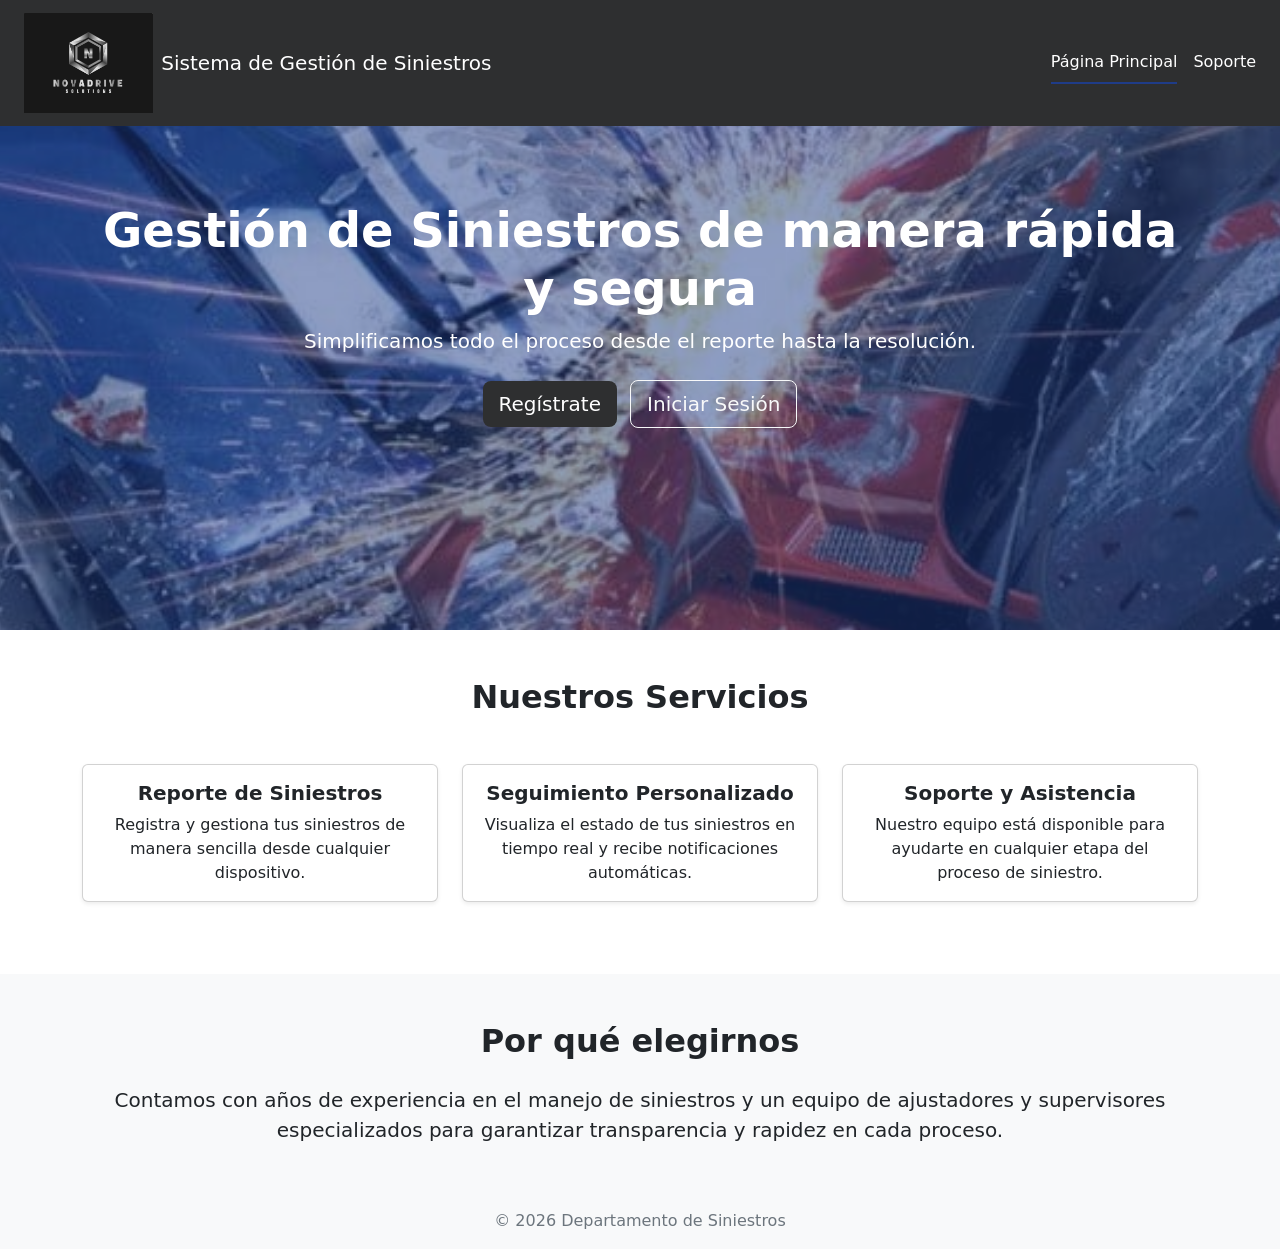
==== Index.html @ a6dec10f "El proyecto se subió correctamente a github" ====
<!DOCTYPE html>
<html lang="es">
<head>
  <meta charset="UTF-8">
  <meta name="viewport" content="width=device-width, initial-scale=1">
  <title>Bienvenido - Sistema de Gestión de Siniestros</title>

  <link rel="stylesheet" href="public/css/bootstrap.min.css">
  <link rel="stylesheet" href="styleInicioSesion.css">

</head>
<body>

<!-- NAVBAR -->
<header>
  <nav class="navbar navbar-expand-lg navbar-dark bg-corporate-dark fixed-top px-4">
    <a class="navbar-brand d-flex align-items-center" href="index.html">
        <img src="Img/Logo.png" alt="Logo Empresa" height="100" class="me-2">
        <span>Sistema de Gestión de Siniestros</span>
    </a>
    
    <div class="ms-auto d-flex align-items-center">
        <a href="index.html" class="nav-link-flat active">Página Principal</a>
        <a href="Soporte.html" class="nav-link-flat">Soporte</a>
    </div>
    </nav>
</header>

<!-- HERO PARALLAX -->
<section class="hero-parallax">
  <div class="container">
    <h1 class="display-5 fw-bold">Gestión de Siniestros de manera rápida y segura</h1>
    <p class="lead mb-4">Simplificamos todo el proceso desde el reporte hasta la resolución.</p>
    <a href="Registro.html" class="btn btn-corporate btn-lg me-2">Regístrate</a>
    <a href="InicioSesion.html" class="btn btn-outline-light btn-lg">Iniciar Sesión</a>
  </div>
</section>

<!-- SECCIÓN DE SERVICIOS -->
<section class="py-5">
  <div class="container">
    <h2 class="text-center section-title">Nuestros Servicios</h2>
    <div class="row text-center">
      <div class="col-md-4 mb-4">
        <div class="card h-100 shadow-sm card-service">
          <div class="card-body">
            <h5 class="card-title fw-bold">Reporte de Siniestros</h5>
            <p class="card-text">Registra y gestiona tus siniestros de manera sencilla desde cualquier dispositivo.</p>
          </div>
        </div>
      </div>
      <div class="col-md-4 mb-4">
        <div class="card h-100 shadow-sm card-service">
          <div class="card-body">
            <h5 class="card-title fw-bold">Seguimiento Personalizado</h5>
            <p class="card-text">Visualiza el estado de tus siniestros en tiempo real y recibe notificaciones automáticas.</p>
          </div>
        </div>
      </div>
      <div class="col-md-4 mb-4">
        <div class="card h-100 shadow-sm card-service">
          <div class="card-body">
            <h5 class="card-title fw-bold">Soporte y Asistencia</h5>
            <p class="card-text">Nuestro equipo está disponible para ayudarte en cualquier etapa del proceso de siniestro.</p>
          </div>
        </div>
      </div>
    </div>
  </div>
</section>

<!-- SECCIÓN DE CONFIANZA -->
<section class="bg-light py-5">
  <div class="container text-center">
    <h2 class="fw-bold mb-4">Por qué elegirnos</h2>
    <p class="lead mb-0">Contamos con años de experiencia en el manejo de siniestros y un equipo de ajustadores y supervisores especializados para garantizar transparencia y rapidez en cada proceso.</p>
  </div>
</section>

<!-- FOOTER -->
<footer class="text-center">
  © 2026 Departamento de Siniestros
</footer>

<script src="public/js/bootstrap.bundle.min.js"></script>
</body>
</html>
---- styleInicioSesion.css ----
/* Fondo general */
.bg-corporate {
  background-color: #f4f6f9;
}

/* Navbar oscuro corporativo */
.bg-corporate-dark {
  background-color: #2e2f30;
}

/* Tarjeta principal */
.corporate-card {
  width: 100%;
  max-width: 420px;
  border-radius: 6px;
  border: 1px solid #dee2e6;
}

.corporate-card-register {
  width: 100%;
  max-width: 720px;
  border-radius: 8px;
  border: 1px solid #e3e6f0;
  box-shadow: 0 4px 12px rgba(0, 0, 0, 0.05);
}

/* Botón principal */
.btn-corporate {
  background-color: #2e2f30;
  color: #fff;
  border: none;
}

.btn-corporate:hover {
  background-color: #162d66;
  color: #fff;
}

/* Inputs */
.form-control:focus {
  border-color: #1f3c88;
  box-shadow: 0 0 0 0.15rem rgba(31, 60, 136, 0.25);
}

/* Navbar links planos integrados al menú */
.navbar .nav-link-flat {
  color: #fff; /* texto blanco */
  text-decoration: none;
  margin-left: 1rem;
  padding: 0.5rem 0; /* solo padding vertical para que se vea alineado */
  font-weight: 500;
  transition: color 0.2s, border-bottom 0.2s;
  border-bottom: 2px solid transparent; /* efecto de subrayado */
}

.navbar .nav-link-flat:hover {
  color: #f0f0f0;
  border-bottom: 2px solid #fff; /* subrayado al hover */
}

.navbar .nav-link-flat.active {
  color: #fff;
  border-bottom: 2px solid #1f3c88; /* subrayado activo azul corporativo */
}


/*INDEX.HTML*/
/* Hero parallax */
.hero-parallax {
  background-image: url('Img/siniestro.jpg');
  background-attachment: fixed;
  background-position: center;
  background-repeat: no-repeat;
  background-size: cover;
  min-height: 70vh;
  display: flex;
  align-items: center;
  justify-content: center;
}
.hero-parallax {
  background-image: url('Img/siniestro.jpg');
  background-attachment: fixed;
  background-position: center;
  background-repeat: no-repeat;
  background-size: cover;
  min-height: 70vh;
  display: flex;
  align-items: center;
  justify-content: center;
  position: relative;
  color: #fff;
  text-align: center;
}

/* Overlay semi-transparente para mejorar legibilidad */
.hero-parallax::before {
  content: '';
  position: absolute;
  top: 0;
  left: 0;
  width: 100%;
  height: 100%;
  background-color: rgba(31, 60, 136, 0.5); /* azul corporativo */
  z-index: 1;
}

.hero-parallax .container {
  position: relative;
  z-index: 2;
}

/* Secciones */
.section-title {
  font-weight: 700;
  margin-bottom: 3rem;
}

.card-service {
  transition: transform 0.3s;
}

.card-service:hover {
  transform: translateY(-5px);
}

/* Footer */
footer {
  background-color: #f8f9fa;
  padding: 1rem 0;
  color: #6c757d;
}

/*SOPORTE*/
.support-header {
      padding: 4rem 2rem;
      background-image: url('Img/Callcenter.jpg');
      background-attachment: fixed;
      background-size: cover;
      background-position: center;
      color: #fff;
      text-shadow: 1px 1px 2px rgba(0,0,0,0.5);
      text-align: center;
      margin-bottom: 2rem;
      border-radius: 6px;
    }

    .support-card {
      border-radius: 6px;
      border: 1px solid #dee2e6;
      box-shadow: 0 2px 6px rgba(0,0,0,0.1);
      padding: 1.5rem;
      margin-bottom: 1.5rem;
      background-color: #fff;
    }

/*BUSQUEDA*/
 .search-bar {
      max-width: 600px;
      margin: 2rem auto 1rem auto;
      display: flex;
      gap: 0.5rem;
    }
    .card-siniestro {
      margin-bottom: 1rem;
      border-radius: 6px;
      box-shadow: 0 2px 6px rgba(0,0,0,0.1);
    }
    .no-results {
      text-align: center;
      margin-top: 2rem;
      color: #6c757d;
    }
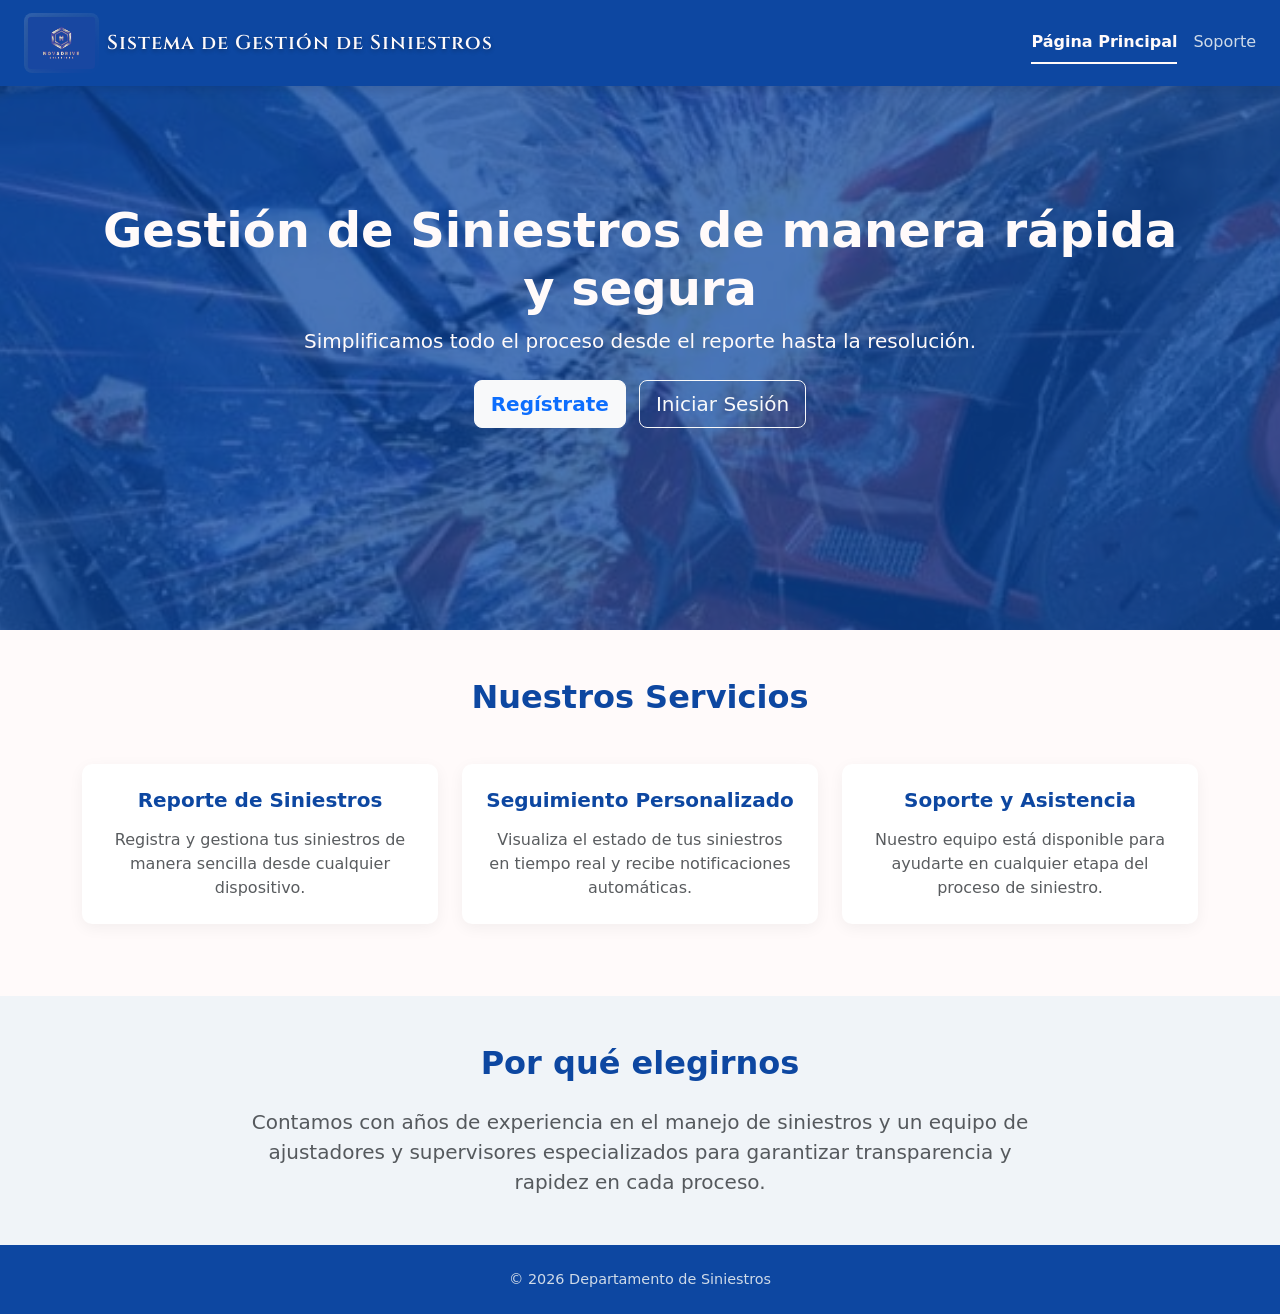
==== commit 29a8f199: "cambios en el css" ====
--- a/Index.html
+++ b/Index.html
@@ -4,10 +4,8 @@
   <meta charset="UTF-8">
   <meta name="viewport" content="width=device-width, initial-scale=1">
   <title>Bienvenido - Sistema de Gestión de Siniestros</title>
-
   <link rel="stylesheet" href="public/css/bootstrap.min.css">
   <link rel="stylesheet" href="styleInicioSesion.css">
-
 </head>
 <body>
 
@@ -15,7 +13,7 @@
 <header>
   <nav class="navbar navbar-expand-lg navbar-dark bg-corporate-dark fixed-top px-4">
     <a class="navbar-brand d-flex align-items-center" href="index.html">
-        <img src="Img/Logo.png" alt="Logo Empresa" height="100" class="me-2">
+        <img src="Img/Logo.png" alt="Logo Empresa" height="60" class="me-2"> <!-- Ajusté altura visual -->
         <span>Sistema de Gestión de Siniestros</span>
     </a>
     
@@ -31,7 +29,7 @@
   <div class="container">
     <h1 class="display-5 fw-bold">Gestión de Siniestros de manera rápida y segura</h1>
     <p class="lead mb-4">Simplificamos todo el proceso desde el reporte hasta la resolución.</p>
-    <a href="Registro.html" class="btn btn-corporate btn-lg me-2">Regístrate</a>
+    <a href="Registro.html" class="btn btn-light btn-lg me-2 fw-bold text-primary">Regístrate</a>
     <a href="InicioSesion.html" class="btn btn-outline-light btn-lg">Iniciar Sesión</a>
   </div>
 </section>
@@ -42,26 +40,26 @@
     <h2 class="text-center section-title">Nuestros Servicios</h2>
     <div class="row text-center">
       <div class="col-md-4 mb-4">
-        <div class="card h-100 shadow-sm card-service">
-          <div class="card-body">
-            <h5 class="card-title fw-bold">Reporte de Siniestros</h5>
-            <p class="card-text">Registra y gestiona tus siniestros de manera sencilla desde cualquier dispositivo.</p>
+        <div class="card h-100 card-service">
+          <div class="card-body p-4">
+            <h5 class="card-title fw-bold mb-3">Reporte de Siniestros</h5>
+            <p class="card-text text-muted">Registra y gestiona tus siniestros de manera sencilla desde cualquier dispositivo.</p>
           </div>
         </div>
       </div>
       <div class="col-md-4 mb-4">
-        <div class="card h-100 shadow-sm card-service">
-          <div class="card-body">
-            <h5 class="card-title fw-bold">Seguimiento Personalizado</h5>
-            <p class="card-text">Visualiza el estado de tus siniestros en tiempo real y recibe notificaciones automáticas.</p>
+        <div class="card h-100 card-service">
+          <div class="card-body p-4">
+            <h5 class="card-title fw-bold mb-3">Seguimiento Personalizado</h5>
+            <p class="card-text text-muted">Visualiza el estado de tus siniestros en tiempo real y recibe notificaciones automáticas.</p>
           </div>
         </div>
       </div>
       <div class="col-md-4 mb-4">
-        <div class="card h-100 shadow-sm card-service">
-          <div class="card-body">
-            <h5 class="card-title fw-bold">Soporte y Asistencia</h5>
-            <p class="card-text">Nuestro equipo está disponible para ayudarte en cualquier etapa del proceso de siniestro.</p>
+        <div class="card h-100 card-service">
+          <div class="card-body p-4">
+            <h5 class="card-title fw-bold mb-3">Soporte y Asistencia</h5>
+            <p class="card-text text-muted">Nuestro equipo está disponible para ayudarte en cualquier etapa del proceso de siniestro.</p>
           </div>
         </div>
       </div>
@@ -70,10 +68,10 @@
 </section>
 
 <!-- SECCIÓN DE CONFIANZA -->
-<section class="bg-light py-5">
+<section class="py-5" style="background-color: #f0f4f8;">
   <div class="container text-center">
-    <h2 class="fw-bold mb-4">Por qué elegirnos</h2>
-    <p class="lead mb-0">Contamos con años de experiencia en el manejo de siniestros y un equipo de ajustadores y supervisores especializados para garantizar transparencia y rapidez en cada proceso.</p>
+    <h2 class="fw-bold mb-4" style="color: #0D47A1;">Por qué elegirnos</h2>
+    <p class="lead mb-0 text-muted" style="max-width: 800px; margin: 0 auto;">Contamos con años de experiencia en el manejo de siniestros y un equipo de ajustadores y supervisores especializados para garantizar transparencia y rapidez en cada proceso.</p>
   </div>
 </section>
 
--- a/styleInicioSesion.css
+++ b/styleInicioSesion.css
@@ -1,70 +1,126 @@
+/* Importación de fuente elegante únicamente para la marca */
+@import url('https://fonts.googleapis.com/css2?family=Cinzel:wght@500;600;700&display=swap');
+
+/* ========================================= */
+/* CSS GENERAL Y DE INICIO - PALETA RENOVADA */
+/* ========================================= */
+
 /* Fondo general */
 .bg-corporate {
-  background-color: #f4f6f9;
+  background-color: #FFFAFA; /* Color principal */
 }
 
 /* Navbar oscuro corporativo */
 .bg-corporate-dark {
-  background-color: #2e2f30;
+  background-color: #0D47A1; /* Color secundario */
+  box-shadow: 0 4px 10px rgba(0, 0, 0, 0.1); /* Sombreado sutil */
+}
+
+/* Marca e Integración de Logo con Degradado */
+.navbar-brand img {
+  border-radius: 8px;
+  background: linear-gradient(135deg, rgba(255, 255, 255, 0.15) 0%, rgba(13, 71, 161, 0) 100%);
+  padding: 4px;
+  mix-blend-mode: lighten; /* Hace invisible el recuadro negro del logo sobre el azul */
+  transition: all 0.3s ease;
+  filter: drop-shadow(0 2px 4px rgba(0, 0, 0, 0.2));
+}
+
+.navbar-brand img:hover {
+  background: linear-gradient(135deg, rgba(255, 255, 255, 0.25) 0%, rgba(13, 71, 161, 0.2) 100%);
+}
+
+/* Tipografía elegante exclusiva para el nombre de la empresa */
+.navbar-brand span {
+  font-family: 'Cinzel', Georgia, 'Times New Roman', serif;
+  font-size: 1.25rem;
+  font-weight: 600;
+  letter-spacing: 1px;
+  color: #FFFAFA;
+  text-shadow: 0 2px 4px rgba(0, 0, 0, 0.3);
 }
 
 /* Tarjeta principal */
 .corporate-card {
   width: 100%;
   max-width: 420px;
-  border-radius: 6px;
-  border: 1px solid #dee2e6;
+  border-radius: 10px;
+  border: none;
+  background-color: #ffffff;
+  box-shadow: 0 8px 24px rgba(0, 0, 0, 0.08); /* Sombreado mejorado */
 }
 
 .corporate-card-register {
   width: 100%;
   max-width: 720px;
-  border-radius: 8px;
-  border: 1px solid #e3e6f0;
-  box-shadow: 0 4px 12px rgba(0, 0, 0, 0.05);
+  border-radius: 10px;
+  border: none;
+  background-color: #ffffff;
+  box-shadow: 0 8px 24px rgba(0, 0, 0, 0.08);
 }
 
 /* Botón principal */
 .btn-corporate {
-  background-color: #2e2f30;
-  color: #fff;
-  border: none;
+  background-color: #0D47A1; /* Color secundario */
+  color: #FFFAFA;
+  border: none;
+  font-weight: 500;
+  transition: all 0.3s ease;
+  box-shadow: 0 2px 4px rgba(0, 0, 0, 0.1);
 }
 
 .btn-corporate:hover {
-  background-color: #162d66;
-  color: #fff;
+  background-color: #083375; /* Tono más oscuro del secundario para hover */
+  color: #FFFAFA;
+  transform: translateY(-2px);
+  box-shadow: 0 4px 8px rgba(0, 0, 0, 0.15);
 }
 
 /* Inputs */
+.form-control {
+  background-color: #FFFAFA;
+  border: 1px solid #dee2e6;
+  border-radius: 6px;
+  transition: all 0.2s;
+}
+
 .form-control:focus {
-  border-color: #1f3c88;
-  box-shadow: 0 0 0 0.15rem rgba(31, 60, 136, 0.25);
+  border-color: #0D47A1;
+  box-shadow: 0 0 0 0.2rem rgba(13, 71, 161, 0.15); /* Foco con color corporativo */
+  background-color: #ffffff;
 }
 
 /* Navbar links planos integrados al menú */
 .navbar .nav-link-flat {
-  color: #fff; /* texto blanco */
+  color: rgba(255, 255, 250, 0.8); /* texto claro */
   text-decoration: none;
   margin-left: 1rem;
-  padding: 0.5rem 0; /* solo padding vertical para que se vea alineado */
+  padding: 0.5rem 0; 
   font-weight: 500;
-  transition: color 0.2s, border-bottom 0.2s;
-  border-bottom: 2px solid transparent; /* efecto de subrayado */
+  transition: color 0.3s, border-bottom 0.3s;
+  border-bottom: 2px solid transparent; 
 }
 
 .navbar .nav-link-flat:hover {
-  color: #f0f0f0;
-  border-bottom: 2px solid #fff; /* subrayado al hover */
+  color: #FFFAFA;
+  border-bottom: 2px solid #FFFAFA; 
 }
 
 .navbar .nav-link-flat.active {
-  color: #fff;
-  border-bottom: 2px solid #1f3c88; /* subrayado activo azul corporativo */
-}
-
-
-/*INDEX.HTML*/
+  color: #FFFAFA;
+  border-bottom: 2px solid #FFFAFA; 
+  font-weight: 600;
+}
+
+/* ========================================= */
+/* INDEX.HTML */
+/* ========================================= */
+
+body {
+  background-color: #FFFAFA;
+  color: #333333;
+}
+
 /* Hero parallax */
 .hero-parallax {
   background-image: url('Img/siniestro.jpg');
@@ -76,19 +132,8 @@
   display: flex;
   align-items: center;
   justify-content: center;
-}
-.hero-parallax {
-  background-image: url('Img/siniestro.jpg');
-  background-attachment: fixed;
-  background-position: center;
-  background-repeat: no-repeat;
-  background-size: cover;
-  min-height: 70vh;
-  display: flex;
-  align-items: center;
-  justify-content: center;
-  position: relative;
-  color: #fff;
+  position: relative;
+  color: #FFFAFA;
   text-align: center;
 }
 
@@ -100,7 +145,7 @@
   left: 0;
   width: 100%;
   height: 100%;
-  background-color: rgba(31, 60, 136, 0.5); /* azul corporativo */
+  background-color: rgba(13, 71, 161, 0.75); /* Azul corporativo con opacidad */
   z-index: 1;
 }
 
@@ -113,60 +158,100 @@
 .section-title {
   font-weight: 700;
   margin-bottom: 3rem;
+  color: #0D47A1; /* Títulos en color secundario */
 }
 
 .card-service {
-  transition: transform 0.3s;
+  border: none;
+  border-radius: 10px;
+  background-color: #ffffff;
+  box-shadow: 0 4px 15px rgba(0, 0, 0, 0.05); /* Sombreado suave */
+  transition: all 0.3s ease;
 }
 
 .card-service:hover {
-  transform: translateY(-5px);
+  transform: translateY(-8px);
+  box-shadow: 0 12px 24px rgba(0, 0, 0, 0.1);
+}
+
+.card-service .card-title {
+  color: #0D47A1;
 }
 
 /* Footer */
 footer {
-  background-color: #f8f9fa;
-  padding: 1rem 0;
+  background-color: #0D47A1;
+  padding: 1.5rem 0;
+  color: rgba(255, 255, 250, 0.8);
+  font-size: 0.9rem;
+}
+
+/* ========================================= */
+/* SOPORTE */
+/* ========================================= */
+.support-header {
+  padding: 5rem 2rem;
+  background-image: url('Img/Callcenter.jpg');
+  background-attachment: fixed;
+  background-size: cover;
+  background-position: center;
+  color: #FFFAFA;
+  text-align: center;
+  position: relative;
+  margin-bottom: 3rem;
+}
+
+.support-header::before {
+  content: '';
+  position: absolute;
+  top: 0; left: 0; width: 100%; height: 100%;
+  background-color: rgba(13, 71, 161, 0.8);
+  z-index: 1;
+}
+
+.support-header h1, .support-header p {
+  position: relative;
+  z-index: 2;
+}
+
+.support-card {
+  border-radius: 10px;
+  border: none;
+  box-shadow: 0 4px 15px rgba(0, 0, 0, 0.05);
+  padding: 2rem;
+  margin-bottom: 1.5rem;
+  background-color: #ffffff;
+  transition: transform 0.3s;
+}
+
+.support-card:hover {
+  transform: translateY(-5px);
+  box-shadow: 0 8px 20px rgba(0, 0, 0, 0.08);
+}
+
+/* ========================================= */
+/* BUSQUEDA */
+/* ========================================= */
+.search-bar {
+  max-width: 600px;
+  margin: 2rem auto 2rem auto;
+  display: flex;
+  gap: 0.5rem;
+}
+
+.search-bar .form-control {
+  border-radius: 30px;
+  padding: 0.75rem 1.5rem;
+  box-shadow: 0 2px 10px rgba(0,0,0,0.05);
+}
+
+.search-bar .btn {
+  border-radius: 30px;
+  padding: 0.75rem 1.5rem;
+}
+
+.no-results {
+  text-align: center;
+  margin-top: 2rem;
   color: #6c757d;
-}
-
-/*SOPORTE*/
-.support-header {
-      padding: 4rem 2rem;
-      background-image: url('Img/Callcenter.jpg');
-      background-attachment: fixed;
-      background-size: cover;
-      background-position: center;
-      color: #fff;
-      text-shadow: 1px 1px 2px rgba(0,0,0,0.5);
-      text-align: center;
-      margin-bottom: 2rem;
-      border-radius: 6px;
-    }
-
-    .support-card {
-      border-radius: 6px;
-      border: 1px solid #dee2e6;
-      box-shadow: 0 2px 6px rgba(0,0,0,0.1);
-      padding: 1.5rem;
-      margin-bottom: 1.5rem;
-      background-color: #fff;
-    }
-
-/*BUSQUEDA*/
- .search-bar {
-      max-width: 600px;
-      margin: 2rem auto 1rem auto;
-      display: flex;
-      gap: 0.5rem;
-    }
-    .card-siniestro {
-      margin-bottom: 1rem;
-      border-radius: 6px;
-      box-shadow: 0 2px 6px rgba(0,0,0,0.1);
-    }
-    .no-results {
-      text-align: center;
-      margin-top: 2rem;
-      color: #6c757d;
-    }+}
